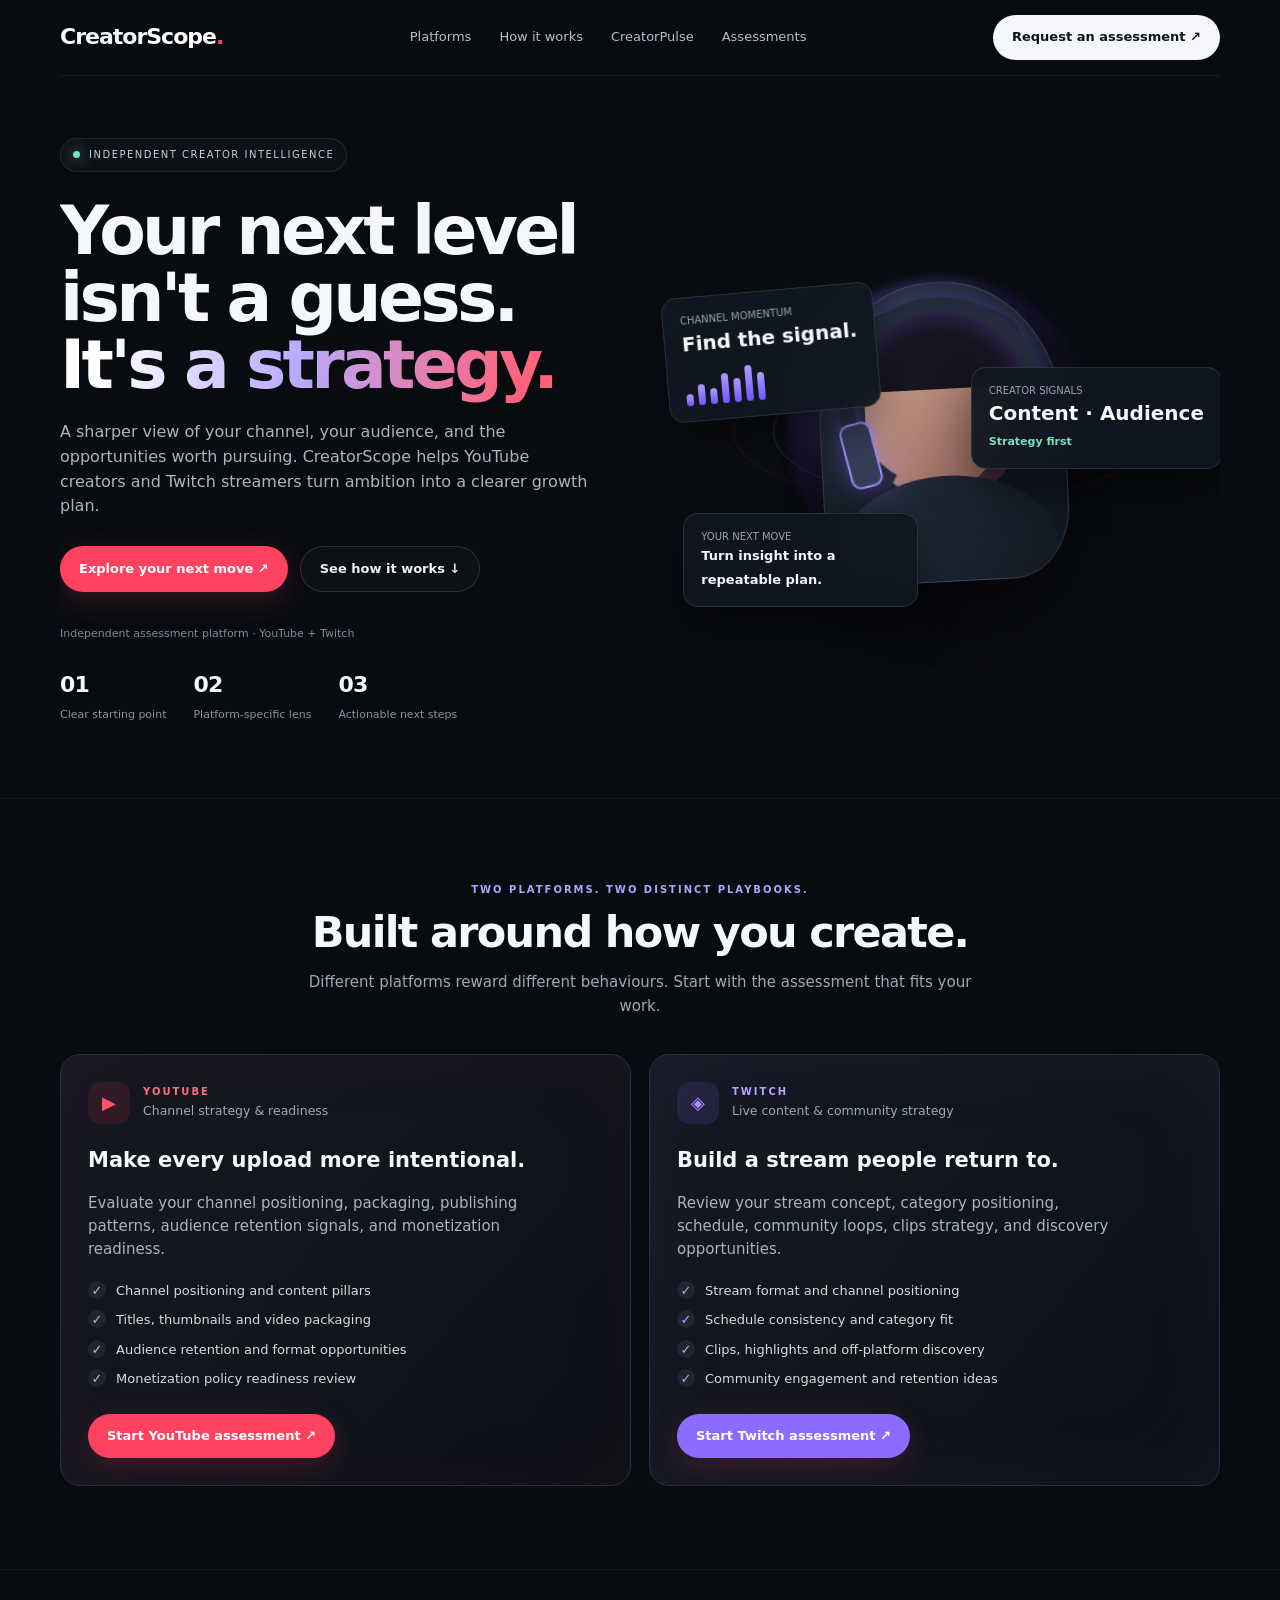
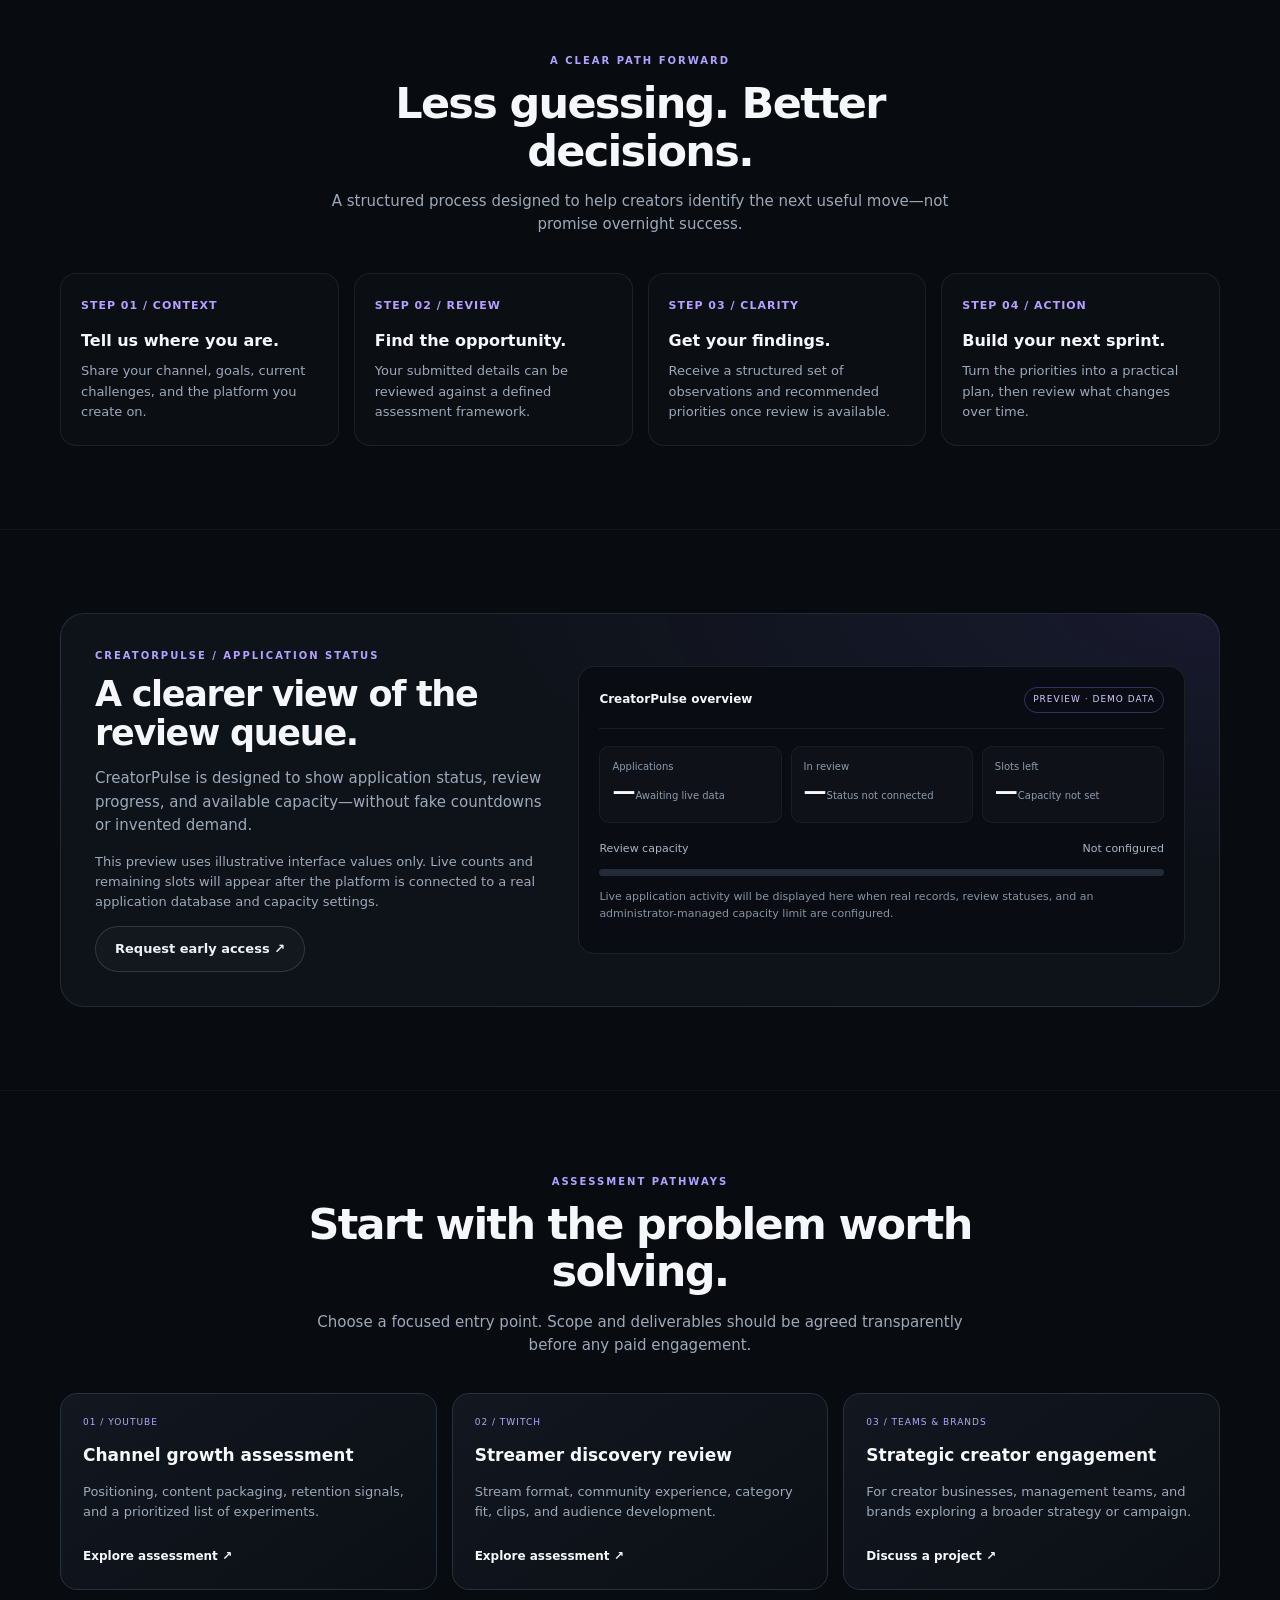
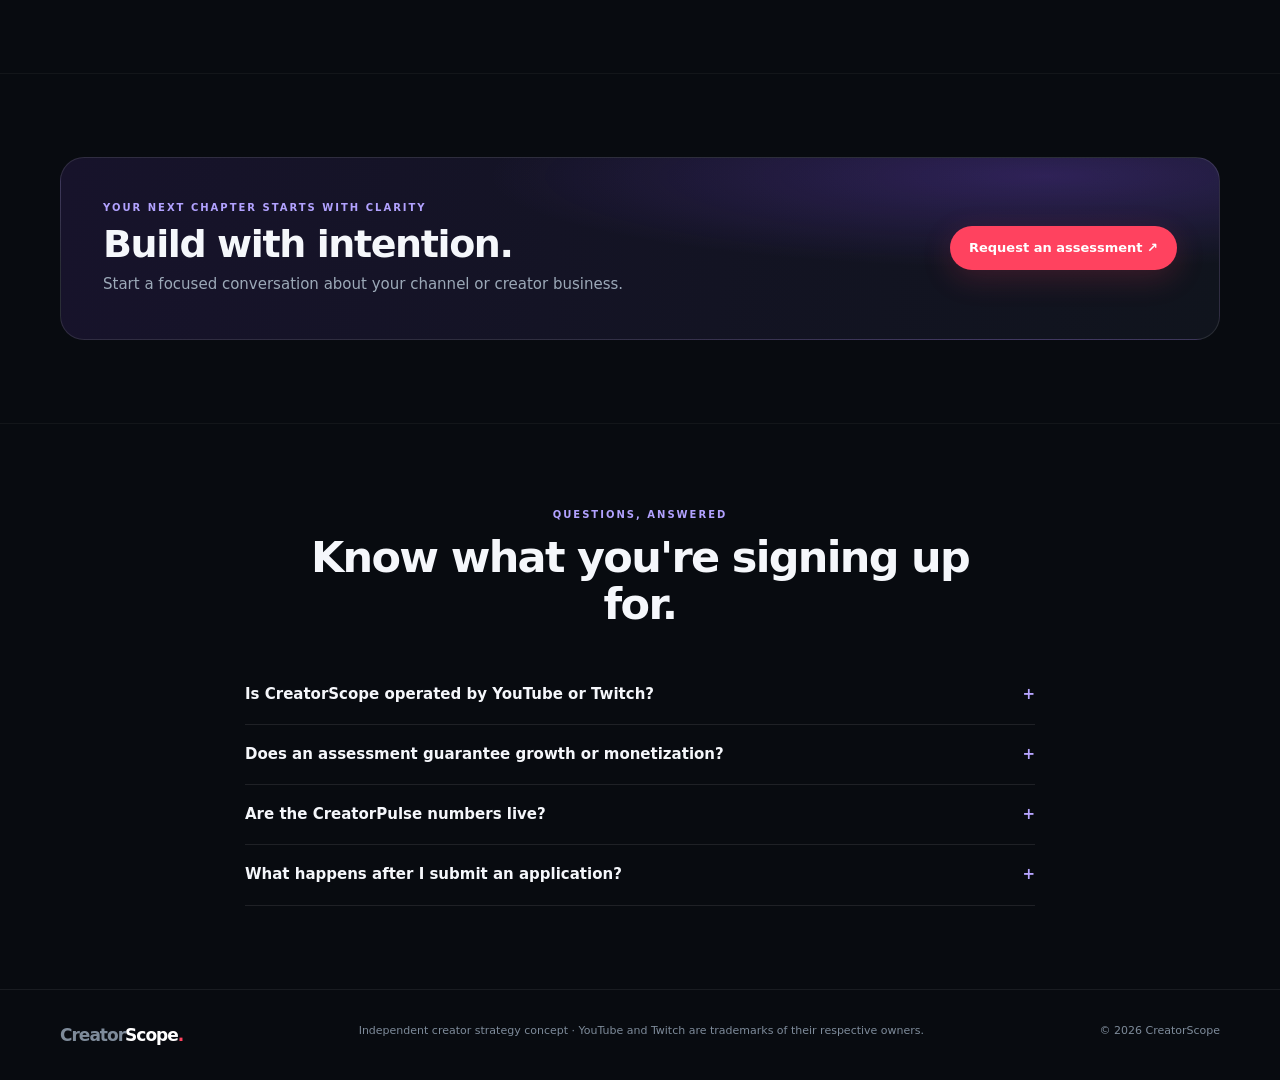
==== creator-scope/index.html @ 01801c58 "Add CreatorScope live preview homepage" ====
<!doctype html>
<html lang="en"><head><meta charset="utf-8"><meta name="viewport" content="width=device-width,initial-scale=1"><meta name="description" content="CreatorScope helps YouTube creators and Twitch streamers understand their growth opportunities."><title>CreatorScope — Your next level, mapped.</title><style>
:root{--bg:#080b10;--panel:#10151d;--line:#27313d;--text:#f5f7fb;--muted:#9ca9b8;--red:#ff425f;--violet:#9270ff;--green:#7be0bd}*{box-sizing:border-box}html{scroll-behavior:smooth}body{margin:0;background:var(--bg);color:var(--text);font:15px/1.55 Inter,ui-sans-serif,system-ui,-apple-system,Segoe UI,sans-serif}a{color:inherit;text-decoration:none}button{font:inherit;cursor:pointer}.wrap{width:min(1160px,calc(100% - 40px));margin:auto}.nav{height:76px;display:flex;align-items:center;justify-content:space-between;border-bottom:1px solid #ffffff0d}.brand{font-size:22px;font-weight:850;letter-spacing:-1px}.brand i{font-style:normal;color:var(--red)}.links{display:flex;gap:28px;color:#b5bfcb;font-size:13px}.navcta,.btn{border:0;border-radius:999px;padding:12px 19px;background:#f6f7fb;color:#10141b;font-weight:750;font-size:13px}.hero{min-height:590px;display:grid;grid-template-columns:1.02fr .98fr;align-items:center;gap:28px;padding:62px 0 72px;overflow:hidden}.eyebrow{display:inline-flex;align-items:center;gap:9px;border:1px solid #ffffff17;background:#ffffff06;padding:8px 12px;border-radius:999px;color:#c3cedb;font-size:10px;letter-spacing:1.5px;text-transform:uppercase}.dot{width:7px;height:7px;border-radius:50%;background:var(--green);box-shadow:0 0 15px var(--green)}h1{font-size:clamp(42px,5.3vw,69px);line-height:.99;letter-spacing:-3.7px;margin:25px 0 22px;max-width:650px}h1 span{background:linear-gradient(100deg,#fff 10%,#b9a9ff 48%,#ff627a 92%);color:transparent;background-clip:text}.lead{max-width:535px;color:#aab5c3;font-size:16px}.actions{display:flex;gap:12px;flex-wrap:wrap;margin:27px 0 33px}.btn.primary{background:var(--red);color:white;box-shadow:0 8px 30px #ff425f30}.btn.ghost{background:#ffffff06;color:#edf1f7;border:1px solid #ffffff22}.micro{font-size:11px;color:#7f8b99}.hero-stats{display:flex;gap:27px;flex-wrap:wrap;margin-top:26px}.stat strong{display:block;font-size:22px;letter-spacing:-.8px}.stat span{font-size:11px;color:#8492a2}.visual{height:440px;position:relative;display:grid;place-items:center;isolation:isolate}.orb{position:absolute;width:310px;height:310px;border-radius:50%;background:radial-gradient(circle at 35% 30%,#9d81ff80,#5230ba30 43%,transparent 70%);filter:blur(4px);animation:float 7s ease-in-out infinite;z-index:-1}.ring{position:absolute;width:340px;height:340px;border:1px solid #9d8bff33;border-radius:50%;transform:rotateX(67deg) rotateZ(-24deg);animation:spin 22s linear infinite}.ring.two{width:420px;height:420px;transform:rotateX(70deg) rotateZ(45deg);animation-duration:28s;border-color:#ff547a24}.core{width:245px;height:300px;border-radius:48% 48% 24% 24%;position:relative;background:linear-gradient(145deg,#283342,#111720 65%);border:1px solid #ffffff25;box-shadow:0 40px 90px #0009;overflow:hidden;transform:rotate(-3deg)}.core:before{content:"";position:absolute;width:155px;height:180px;border-radius:50% 50% 43% 43%;background:linear-gradient(130deg,#e2b49d,#7c4f4d);top:35px;left:45px;box-shadow:inset -18px -4px 0 #3b2936}.core:after{content:"";position:absolute;width:170px;height:75px;border-radius:55% 55% 18% 18%;background:#15141f;top:20px;left:35px;box-shadow:0 14px 0 -3px #15141f}.headset{position:absolute;z-index:2;width:205px;height:205px;border:15px solid #252b3d;border-bottom-color:transparent;border-radius:50%;top:14px;left:19px;transform:rotate(-12deg);filter:drop-shadow(0 0 12px #8b64ff66)}.headset:before,.headset:after{content:"";position:absolute;top:88px;width:28px;height:62px;border-radius:10px;background:#343d55;border:2px solid #9e8bff}.headset:before{left:-20px}.headset:after{right:-20px}.shirt{position:absolute;bottom:-45px;left:13px;width:220px;height:150px;border-radius:50% 50% 0 0;background:linear-gradient(120deg,#242e40,#111620)}.floatcard{position:absolute;background:#111720eF;backdrop-filter:blur(16px);border:1px solid #ffffff1c;border-radius:15px;padding:15px 17px;box-shadow:0 20px 45px #0006;animation:float 5s ease-in-out infinite}.floatcard small{display:block;color:#95a2b1;font-size:10px}.floatcard strong{font-size:20px}.growth{top:78px;left:0;transform:rotate(-5deg)}.live{right:-2px;top:155px;animation-delay:-2s}.live b{color:var(--green);font-size:11px}.wave{display:flex;gap:5px;align-items:end;height:38px;margin-top:8px}.wave span{width:7px;border-radius:5px;background:linear-gradient(#b19cff,#7055ff);height:var(--h);animation:pulse 1.1s ease-in-out infinite alternate}.wave span:nth-child(2n){animation-delay:.3s}.insight{bottom:45px;left:18px;max-width:235px;animation-delay:-1s}.insight strong{font-size:13px}.section{padding:83px 0;border-top:1px solid #ffffff0b}.sectionhead{text-align:center;max-width:680px;margin:0 auto 36px}.kicker{font-size:10px;letter-spacing:2px;text-transform:uppercase;color:#b2a2ff;font-weight:800}.section h2{font-size:clamp(29px,3.5vw,43px);letter-spacing:-1.7px;line-height:1.1;margin:12px 0}.sectionhead p,.muted{color:var(--muted)}.platforms{display:grid;grid-template-columns:1fr 1fr;gap:18px}.platform{padding:27px;border:1px solid var(--line);border-radius:20px;background:linear-gradient(130deg,#151922,#0c1016);position:relative;overflow:hidden}.platform.youtube{box-shadow:inset 0 0 90px #ff35450b}.platform.twitch{box-shadow:inset 0 0 90px #8660ff12}.platformtop{display:flex;align-items:center;gap:13px}.icon{width:42px;height:42px;display:grid;place-items:center;border-radius:13px;font-weight:900;font-size:18px;background:#ff394c1c;color:#ff5367}.twitch .icon{background:#8b65ff20;color:#a88dff}.platform h3{margin:20px 0 7px;font-size:21px}.platform p{color:#a9b4c2;max-width:450px}.checks{padding:0;list-style:none;display:grid;gap:9px;color:#d4dbe4;font-size:13px;margin:20px 0 25px}.checks li:before{content:"✓";display:inline-grid;place-items:center;margin-right:10px;width:18px;height:18px;border-radius:50%;background:#ffffff10;color:var(--green);font-weight:800}.twitch .checks li:before{color:#b4a1ff}.platform .btn{display:inline-block}.process{display:grid;grid-template-columns:repeat(4,1fr);gap:15px}.step{padding:23px 20px;border:1px solid #ffffff12;border-radius:16px;background:#ffffff04}.stepnum{color:#b4a1ff;font-size:11px;letter-spacing:1px;font-weight:800}.step h3{font-size:16px;margin:15px 0 8px}.step p{font-size:13px;color:var(--muted);margin:0}.tracker{display:grid;grid-template-columns:.85fr 1.15fr;gap:35px;align-items:center;padding:34px;border:1px solid #ffffff19;border-radius:24px;background:radial-gradient(ellipse at 100% 0%,#7053d51a,transparent 45%),#0e131a}.tracker h2{font-size:35px;letter-spacing:-1.3px}.trackerboard{border:1px solid #ffffff15;border-radius:16px;padding:20px;background:#090d13}.boardtop{display:flex;justify-content:space-between;align-items:center;border-bottom:1px solid #ffffff12;padding-bottom:15px;font-size:12px}.demo-label{font-size:9px;letter-spacing:1px;color:#d7caff;border:1px solid #8f75ff55;border-radius:999px;padding:5px 8px}.trackstats{display:grid;grid-template-columns:repeat(3,1fr);gap:9px;margin:17px 0}.trackstat{background:#ffffff06;border:1px solid #ffffff0c;border-radius:10px;padding:12px}.trackstat small{display:block;color:#8d9aaa;font-size:10px}.trackstat strong{font-size:23px}.trackstat span{font-size:10px;color:#8e9aaa}.capacity{height:7px;border-radius:9px;background:#242b36;overflow:hidden;margin:12px 0}.capacity span{display:block;width:0;height:100%;background:linear-gradient(90deg,var(--violet),var(--red));border-radius:9px}.boardnote{font-size:11px;color:#8793a1}.opps{display:grid;grid-template-columns:repeat(3,1fr);gap:15px}.opp{border:1px solid var(--line);border-radius:17px;padding:22px;background:linear-gradient(145deg,#121720,#0b0f15)}.tag{font-size:9px;letter-spacing:1px;text-transform:uppercase;color:#b7a5ff}.opp h3{font-size:17px;margin:12px 0 8px}.opp p{font-size:13px;color:var(--muted)}.textlink{display:inline-block;margin-top:12px;font-size:12px;font-weight:750}.cta{padding:42px;border:1px solid #ffffff1c;border-radius:24px;background:radial-gradient(ellipse at 85% 10%,#874cff40,transparent 40%),linear-gradient(100deg,#17132b,#10141d);display:flex;align-items:center;justify-content:space-between;gap:25px}.cta h2{font-size:clamp(27px,3vw,38px);letter-spacing:-1.4px;margin:8px 0}.faq{max-width:790px;margin:auto}.faq details{border-bottom:1px solid #ffffff18;padding:18px 0}.faq summary{cursor:pointer;font-weight:650;list-style:none}.faq summary:after{content:"+";float:right;color:#b6a4ff}.faq details[open] summary:after{content:"−"}.faq p{color:var(--muted);font-size:14px;max-width:700px}footer{padding:32px 0;border-top:1px solid #ffffff12;color:#7e8b9a;font-size:11px}.foot{display:flex;justify-content:space-between;gap:20px;flex-wrap:wrap}.modal{position:fixed;inset:0;display:none;place-items:center;background:#020409d9;backdrop-filter:blur(12px);z-index:10;padding:20px}.modal.open{display:grid}.modalbox{width:min(610px,100%);max-height:90vh;overflow:auto;border:1px solid #ffffff24;border-radius:22px;padding:27px;background:#10151e;box-shadow:0 30px 100px #000}.modalhead{display:flex;justify-content:space-between;gap:20px}.close{border:1px solid #ffffff22;background:#ffffff09;color:white;border-radius:10px;width:38px;height:38px}.formgrid{display:grid;grid-template-columns:1fr 1fr;gap:13px;margin-top:20px}.field{display:grid;gap:7px;font-size:12px;color:#b7c2cf}.field.full{grid-column:1/-1}.field input,.field select,.field textarea{width:100%;border:1px solid #2a3543;background:#080c12;color:#f4f6fa;border-radius:10px;padding:12px;font:inherit}.field textarea{min-height:75px;resize:vertical}.fineprint{font-size:10px;color:#8492a2}.notice{display:none;padding:13px;border-radius:10px;background:#7be0bd12;border:1px solid #7be0bd44;color:#b5f4de;font-size:13px;margin-top:15px}@keyframes float{0%,100%{translate:0 0}50%{translate:0 -12px}}@keyframes spin{to{transform:rotateX(67deg) rotateZ(336deg)}}@keyframes pulse{to{height:calc(var(--h)*.45)}}@media(max-width:850px){.links{display:none}.hero{grid-template-columns:1fr;padding-top:52px}.visual{height:390px;grid-row:1}.hero-copy{grid-row:2}.platforms,.tracker{grid-template-columns:1fr}.process{grid-template-columns:repeat(2,1fr)}.opps{grid-template-columns:1fr 1fr}.cta{align-items:flex-start;flex-direction:column}}@media(max-width:520px){.wrap{width:min(100% - 28px,1160px)}.nav{height:65px}.hero{padding-top:28px;gap:0}.visual{height:335px;transform:scale(.88);margin:-10px -20px}.hero-copy h1{letter-spacing:-2.5px}.hero-stats{gap:18px}.stat strong{font-size:19px}.section{padding:60px 0}.platforms,.process,.opps{grid-template-columns:1fr}.tracker{padding:20px}.tracker h2{font-size:29px}.trackstats{gap:5px}.trackstat{padding:9px}.trackstat strong{font-size:19px}.cta{padding:25px}.formgrid{grid-template-columns:1fr}.field.full{grid-column:auto}.floatcard{padding:11px 13px}.growth{left:-5px}.live{right:-7px}.insight{left:0;bottom:20px}}
</style></head><body>
<header class="wrap nav"><a class="brand" href="#">Creator<span style="color:#fff">Scope</span><i>.</i></a><nav class="links"><a href="#platforms">Platforms</a><a href="#process">How it works</a><a href="#pulse">CreatorPulse</a><a href="#opportunities">Assessments</a></nav><button class="navcta" onclick="openForm('General creator enquiry')">Request an assessment ↗</button></header>
<main>
<section class="wrap hero"><div class="hero-copy"><div class="eyebrow"><span class="dot"></span> INDEPENDENT CREATOR INTELLIGENCE</div><h1>Your next level<br>isn't a guess.<br><span>It's a strategy.</span></h1><p class="lead">A sharper view of your channel, your audience, and the opportunities worth pursuing. CreatorScope helps YouTube creators and Twitch streamers turn ambition into a clearer growth plan.</p><div class="actions"><button class="btn primary" onclick="openForm('Creator growth assessment')">Explore your next move ↗</button><a class="btn ghost" href="#process">See how it works ↓</a></div><div class="micro">Independent assessment platform · YouTube + Twitch</div><div class="hero-stats"><div class="stat"><strong>01</strong><span>Clear starting point</span></div><div class="stat"><strong>02</strong><span>Platform-specific lens</span></div><div class="stat"><strong>03</strong><span>Actionable next steps</span></div></div></div>
<div class="visual" aria-label="Animated creator intelligence illustration"><div class="orb"></div><div class="ring"></div><div class="ring two"></div><div class="core"><div class="headset"></div><div class="shirt"></div></div><div class="floatcard growth"><small>CHANNEL MOMENTUM</small><strong>Find the signal.</strong><div class="wave"><span style="--h:12px"></span><span style="--h:21px"></span><span style="--h:16px"></span><span style="--h:30px"></span><span style="--h:24px"></span><span style="--h:36px"></span><span style="--h:28px"></span></div></div><div class="floatcard live"><small>CREATOR SIGNALS</small><strong>Content · Audience</strong><br><b>Strategy first</b></div><div class="floatcard insight"><small>YOUR NEXT MOVE</small><strong>Turn insight into a repeatable plan.</strong></div></div></section>
<section class="section" id="platforms"><div class="wrap"><div class="sectionhead"><div class="kicker">Two platforms. Two distinct playbooks.</div><h2>Built around how you create.</h2><p>Different platforms reward different behaviours. Start with the assessment that fits your work.</p></div><div class="platforms"><article class="platform youtube"><div class="platformtop"><div class="icon">▶</div><div><div class="kicker" style="color:#ff6d7d">YOUTUBE</div><small class="muted">Channel strategy & readiness</small></div></div><h3>Make every upload more intentional.</h3><p>Evaluate your channel positioning, packaging, publishing patterns, audience retention signals, and monetization readiness.</p><ul class="checks"><li>Channel positioning and content pillars</li><li>Titles, thumbnails and video packaging</li><li>Audience retention and format opportunities</li><li>Monetization policy readiness review</li></ul><button class="btn primary" onclick="openForm('YouTube channel assessment')">Start YouTube assessment ↗</button></article><article class="platform twitch"><div class="platformtop"><div class="icon">◈</div><div><div class="kicker" style="color:#b8a4ff">TWITCH</div><small class="muted">Live content & community strategy</small></div></div><h3>Build a stream people return to.</h3><p>Review your stream concept, category positioning, schedule, community loops, clips strategy, and discovery opportunities.</p><ul class="checks"><li>Stream format and channel positioning</li><li>Schedule consistency and category fit</li><li>Clips, highlights and off-platform discovery</li><li>Community engagement and retention ideas</li></ul><button class="btn primary" style="background:#8b6cff" onclick="openForm('Twitch streamer assessment')">Start Twitch assessment ↗</button></article></div></div></section>
<section class="section" id="process"><div class="wrap"><div class="sectionhead"><div class="kicker">A clear path forward</div><h2>Less guessing. Better decisions.</h2><p>A structured process designed to help creators identify the next useful move—not promise overnight success.</p></div><div class="process"><article class="step"><div class="stepnum">STEP 01 / CONTEXT</div><h3>Tell us where you are.</h3><p>Share your channel, goals, current challenges, and the platform you create on.</p></article><article class="step"><div class="stepnum">STEP 02 / REVIEW</div><h3>Find the opportunity.</h3><p>Your submitted details can be reviewed against a defined assessment framework.</p></article><article class="step"><div class="stepnum">STEP 03 / CLARITY</div><h3>Get your findings.</h3><p>Receive a structured set of observations and recommended priorities once review is available.</p></article><article class="step"><div class="stepnum">STEP 04 / ACTION</div><h3>Build your next sprint.</h3><p>Turn the priorities into a practical plan, then review what changes over time.</p></article></div></div></section>
<section class="section" id="pulse"><div class="wrap"><div class="tracker"><div><div class="kicker">CREATORPULSE / APPLICATION STATUS</div><h2>A clearer view of the review queue.</h2><p class="muted">CreatorPulse is designed to show application status, review progress, and available capacity—without fake countdowns or invented demand.</p><p class="muted" style="font-size:13px">This preview uses illustrative interface values only. Live counts and remaining slots will appear after the platform is connected to a real application database and capacity settings.</p><button class="btn ghost" onclick="openForm('CreatorPulse early access')">Request early access ↗</button></div><div class="trackerboard"><div class="boardtop"><strong>CreatorPulse overview</strong><span class="demo-label">PREVIEW · DEMO DATA</span></div><div class="trackstats"><div class="trackstat"><small>Applications</small><strong>—</strong><span>Awaiting live data</span></div><div class="trackstat"><small>In review</small><strong>—</strong><span>Status not connected</span></div><div class="trackstat"><small>Slots left</small><strong>—</strong><span>Capacity not set</span></div></div><div style="display:flex;justify-content:space-between;font-size:11px;color:#aab5c3"><span>Review capacity</span><span>Not configured</span></div><div class="capacity"><span></span></div><p class="boardnote">Live application activity will be displayed here when real records, review statuses, and an administrator-managed capacity limit are configured.</p></div></div></div></section>
<section class="section" id="opportunities"><div class="wrap"><div class="sectionhead"><div class="kicker">Assessment pathways</div><h2>Start with the problem worth solving.</h2><p>Choose a focused entry point. Scope and deliverables should be agreed transparently before any paid engagement.</p></div><div class="opps"><article class="opp"><div class="tag">01 / YOUTUBE</div><h3>Channel growth assessment</h3><p>Positioning, content packaging, retention signals, and a prioritized list of experiments.</p><a class="textlink" href="#" onclick="openForm('YouTube channel growth assessment');return false">Explore assessment ↗</a></article><article class="opp"><div class="tag">02 / TWITCH</div><h3>Streamer discovery review</h3><p>Stream format, community experience, category fit, clips, and audience development.</p><a class="textlink" href="#" onclick="openForm('Twitch streamer discovery review');return false">Explore assessment ↗</a></article><article class="opp"><div class="tag">03 / TEAMS & BRANDS</div><h3>Strategic creator engagement</h3><p>For creator businesses, management teams, and brands exploring a broader strategy or campaign.</p><a class="textlink" href="#" onclick="openForm('Strategic creator or brand engagement');return false">Discuss a project ↗</a></article></div></div></section>
<section class="section"><div class="wrap"><div class="cta"><div><div class="kicker">YOUR NEXT CHAPTER STARTS WITH CLARITY</div><h2>Build with intention.</h2><p class="muted" style="margin:0">Start a focused conversation about your channel or creator business.</p></div><button class="btn primary" onclick="openForm('Creator growth assessment')">Request an assessment ↗</button></div></div></section>
<section class="section"><div class="wrap"><div class="sectionhead"><div class="kicker">Questions, answered</div><h2>Know what you're signing up for.</h2></div><div class="faq"><details><summary>Is CreatorScope operated by YouTube or Twitch?</summary><p>No. CreatorScope is an independent concept and is not affiliated with, endorsed by, or operated by YouTube, Twitch, or their parent companies.</p></details><details><summary>Does an assessment guarantee growth or monetization?</summary><p>No. An assessment can identify opportunities and practical next steps, but results depend on many factors. We do not guarantee audience growth, income, partnership status, or monetization approval.</p></details><details><summary>Are the CreatorPulse numbers live?</summary><p>Not in this prototype. Live totals, review statuses, and available slots require a connected database and verified application records. This page intentionally does not invent those numbers.</p></details><details><summary>What happens after I submit an application?</summary><p>This prototype demonstrates the intake interface only. Submissions are not stored or emailed yet. Production application handling will be enabled after a secure backend and privacy notice are implemented.</p></details></div></div></section>
</main><footer><div class="wrap foot"><a class="brand" href="#" style="font-size:17px">Creator<span style="color:#fff">Scope</span><i>.</i></a><span>Independent creator strategy concept · YouTube and Twitch are trademarks of their respective owners.</span><span>© <span id="year"></span> CreatorScope</span></div></footer>
<div class="modal" id="modal" role="dialog" aria-modal="true" aria-labelledby="formtitle"><div class="modalbox"><div class="modalhead"><div><div class="kicker">CREATOR INTAKE</div><h2 id="formtitle" style="margin:7px 0">Tell us about your channel.</h2><p class="muted" style="margin:0;font-size:13px">A focused starting point for a future assessment.</p></div><button class="close" onclick="closeForm()" aria-label="Close form">✕</button></div><form id="intake"><div class="formgrid"><label class="field">Full name<input name="name" required placeholder="Your name"></label><label class="field">Email address<input type="email" name="email" required placeholder="you@example.com"></label><label class="field">Platform<select name="platform" id="platform" required><option value="">Choose platform</option><option>YouTube</option><option>Twitch</option><option>Both / Creator business</option></select></label><label class="field">Channel URL<input name="channel" type="url" placeholder="https://..."></label><label class="field full">What are you trying to improve?<select name="goal" required><option value="">Choose your main goal</option><option>Content strategy and growth</option><option>Monetization readiness</option><option>Audience retention and community</option><option>Brand or campaign opportunities</option><option>Strategic engagement for a team or business</option></select></label><label class="field full">A little context<textarea name="context" placeholder="What is the main challenge or opportunity?"></textarea></label></div><p class="fineprint">Prototype only: this form does not send or store your information. Please do not submit sensitive information.</p><button class="btn primary" type="submit">Preview submission ↗</button><div class="notice" id="notice">Demo complete. No information was transmitted or saved. A real submission workflow will be connected after backend setup.</div></form></div></div>
<script>document.getElementById('year').textContent=new Date().getFullYear();function openForm(type){document.getElementById('modal').classList.add('open');let p=document.getElementById('platform');if(type.toLowerCase().includes('youtube'))p.value='YouTube';else if(type.toLowerCase().includes('twitch'))p.value='Twitch';else if(type.toLowerCase().includes('brand'))p.value='Both / Creator business';document.getElementById('notice').style.display='none';document.body.style.overflow='hidden'}function closeForm(){document.getElementById('modal').classList.remove('open');document.body.style.overflow=''}document.getElementById('modal').addEventListener('click',e=>{if(e.target.id==='modal')closeForm()});document.addEventListener('keydown',e=>{if(e.key==='Escape')closeForm()});document.getElementById('intake').addEventListener('submit',e=>{e.preventDefault();document.getElementById('notice').style.display='block'});const io=new IntersectionObserver(es=>es.forEach(e=>{if(e.isIntersecting){e.target.animate([{opacity:0,transform:'translateY(14px)'},{opacity:1,transform:'translateY(0)'}],{duration:650,easing:'ease-out',fill:'both'});io.unobserve(e.target)}}),{threshold:.12});document.querySelectorAll('.platform,.step,.opp,.tracker,.cta,.faq details').forEach(el=>io.observe(el));</script></body></html>
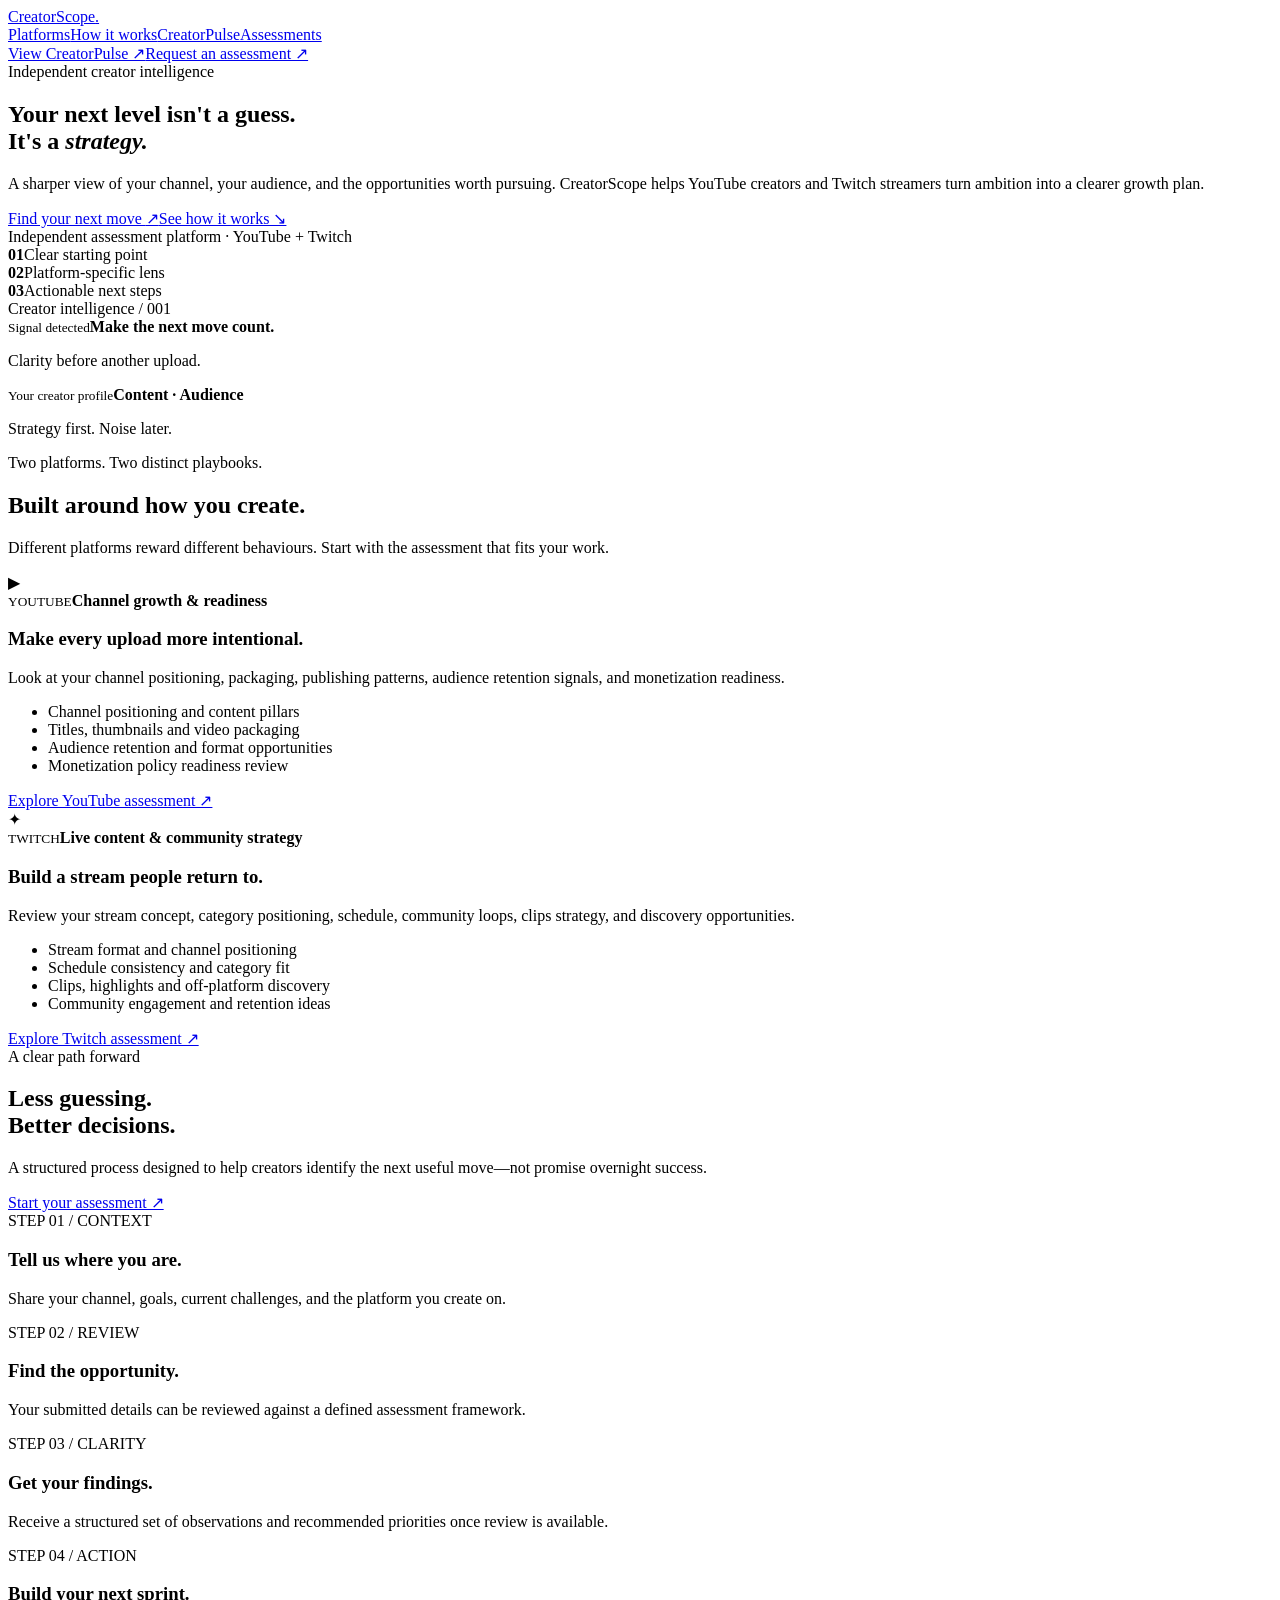
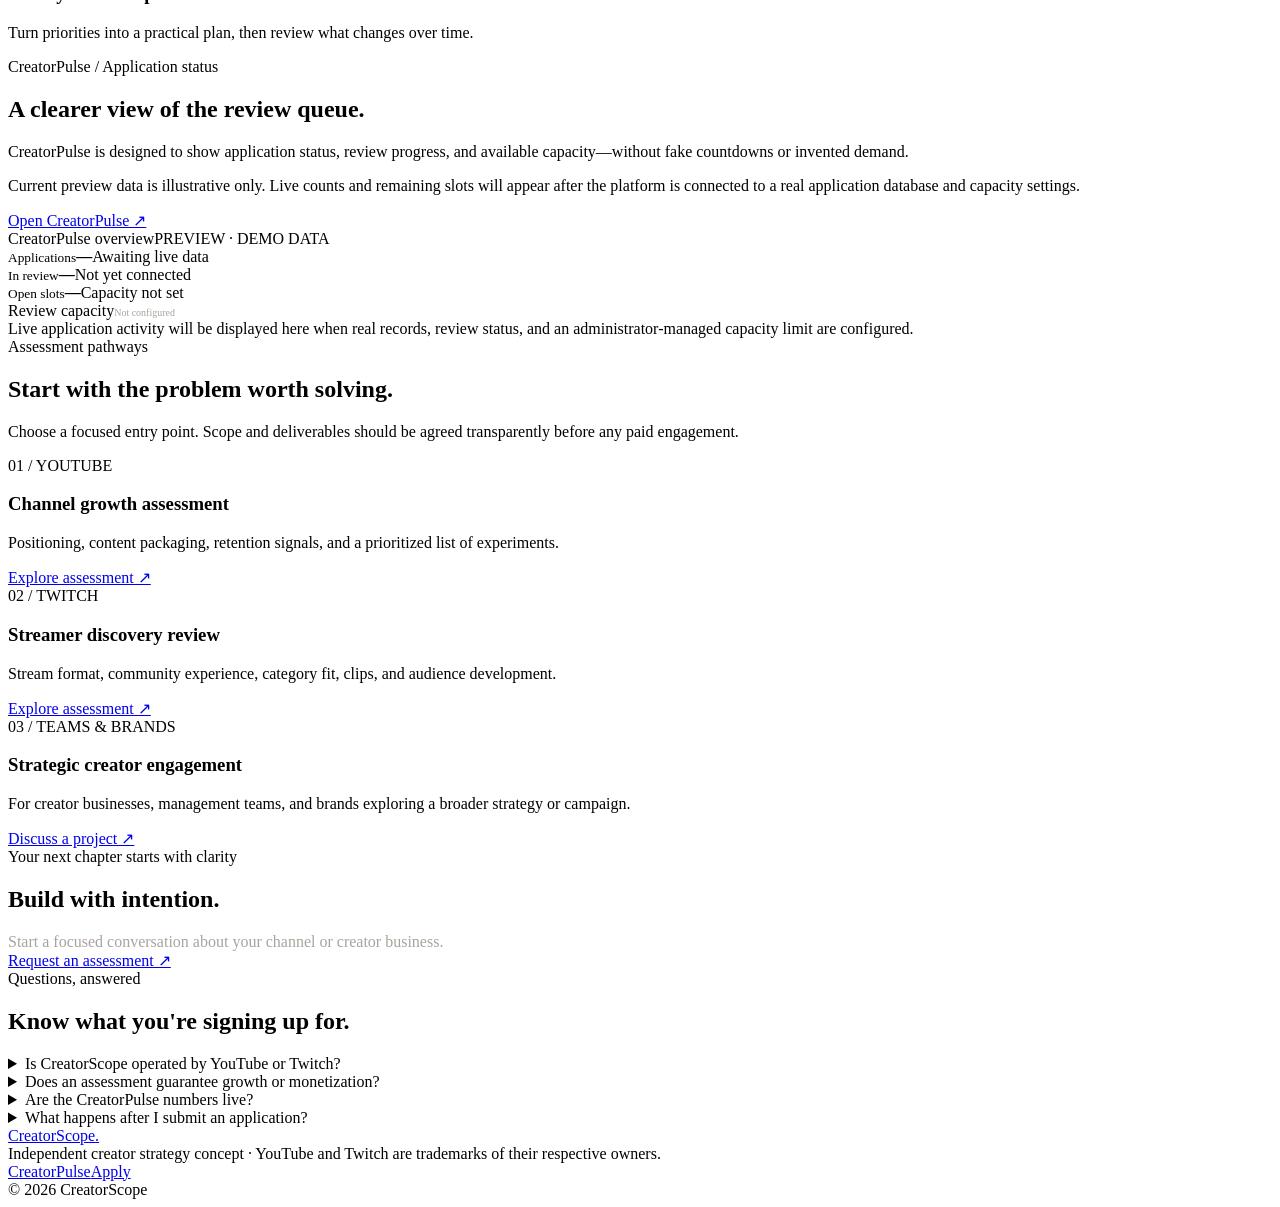
==== commit 23b072a6: "Redesign CreatorScope homepage with premium creator-led experience" ====
--- a/creator-scope/index.html
+++ b/creator-scope/index.html
@@ -1,17 +1,11 @@
-<!doctype html>
-<html lang="en"><head><meta charset="utf-8"><meta name="viewport" content="width=device-width,initial-scale=1"><meta name="description" content="CreatorScope helps YouTube creators and Twitch streamers understand their growth opportunities."><title>CreatorScope — Your next level, mapped.</title><style>
-:root{--bg:#080b10;--panel:#10151d;--line:#27313d;--text:#f5f7fb;--muted:#9ca9b8;--red:#ff425f;--violet:#9270ff;--green:#7be0bd}*{box-sizing:border-box}html{scroll-behavior:smooth}body{margin:0;background:var(--bg);color:var(--text);font:15px/1.55 Inter,ui-sans-serif,system-ui,-apple-system,Segoe UI,sans-serif}a{color:inherit;text-decoration:none}button{font:inherit;cursor:pointer}.wrap{width:min(1160px,calc(100% - 40px));margin:auto}.nav{height:76px;display:flex;align-items:center;justify-content:space-between;border-bottom:1px solid #ffffff0d}.brand{font-size:22px;font-weight:850;letter-spacing:-1px}.brand i{font-style:normal;color:var(--red)}.links{display:flex;gap:28px;color:#b5bfcb;font-size:13px}.navcta,.btn{border:0;border-radius:999px;padding:12px 19px;background:#f6f7fb;color:#10141b;font-weight:750;font-size:13px}.hero{min-height:590px;display:grid;grid-template-columns:1.02fr .98fr;align-items:center;gap:28px;padding:62px 0 72px;overflow:hidden}.eyebrow{display:inline-flex;align-items:center;gap:9px;border:1px solid #ffffff17;background:#ffffff06;padding:8px 12px;border-radius:999px;color:#c3cedb;font-size:10px;letter-spacing:1.5px;text-transform:uppercase}.dot{width:7px;height:7px;border-radius:50%;background:var(--green);box-shadow:0 0 15px var(--green)}h1{font-size:clamp(42px,5.3vw,69px);line-height:.99;letter-spacing:-3.7px;margin:25px 0 22px;max-width:650px}h1 span{background:linear-gradient(100deg,#fff 10%,#b9a9ff 48%,#ff627a 92%);color:transparent;background-clip:text}.lead{max-width:535px;color:#aab5c3;font-size:16px}.actions{display:flex;gap:12px;flex-wrap:wrap;margin:27px 0 33px}.btn.primary{background:var(--red);color:white;box-shadow:0 8px 30px #ff425f30}.btn.ghost{background:#ffffff06;color:#edf1f7;border:1px solid #ffffff22}.micro{font-size:11px;color:#7f8b99}.hero-stats{display:flex;gap:27px;flex-wrap:wrap;margin-top:26px}.stat strong{display:block;font-size:22px;letter-spacing:-.8px}.stat span{font-size:11px;color:#8492a2}.visual{height:440px;position:relative;display:grid;place-items:center;isolation:isolate}.orb{position:absolute;width:310px;height:310px;border-radius:50%;background:radial-gradient(circle at 35% 30%,#9d81ff80,#5230ba30 43%,transparent 70%);filter:blur(4px);animation:float 7s ease-in-out infinite;z-index:-1}.ring{position:absolute;width:340px;height:340px;border:1px solid #9d8bff33;border-radius:50%;transform:rotateX(67deg) rotateZ(-24deg);animation:spin 22s linear infinite}.ring.two{width:420px;height:420px;transform:rotateX(70deg) rotateZ(45deg);animation-duration:28s;border-color:#ff547a24}.core{width:245px;height:300px;border-radius:48% 48% 24% 24%;position:relative;background:linear-gradient(145deg,#283342,#111720 65%);border:1px solid #ffffff25;box-shadow:0 40px 90px #0009;overflow:hidden;transform:rotate(-3deg)}.core:before{content:"";position:absolute;width:155px;height:180px;border-radius:50% 50% 43% 43%;background:linear-gradient(130deg,#e2b49d,#7c4f4d);top:35px;left:45px;box-shadow:inset -18px -4px 0 #3b2936}.core:after{content:"";position:absolute;width:170px;height:75px;border-radius:55% 55% 18% 18%;background:#15141f;top:20px;left:35px;box-shadow:0 14px 0 -3px #15141f}.headset{position:absolute;z-index:2;width:205px;height:205px;border:15px solid #252b3d;border-bottom-color:transparent;border-radius:50%;top:14px;left:19px;transform:rotate(-12deg);filter:drop-shadow(0 0 12px #8b64ff66)}.headset:before,.headset:after{content:"";position:absolute;top:88px;width:28px;height:62px;border-radius:10px;background:#343d55;border:2px solid #9e8bff}.headset:before{left:-20px}.headset:after{right:-20px}.shirt{position:absolute;bottom:-45px;left:13px;width:220px;height:150px;border-radius:50% 50% 0 0;background:linear-gradient(120deg,#242e40,#111620)}.floatcard{position:absolute;background:#111720eF;backdrop-filter:blur(16px);border:1px solid #ffffff1c;border-radius:15px;padding:15px 17px;box-shadow:0 20px 45px #0006;animation:float 5s ease-in-out infinite}.floatcard small{display:block;color:#95a2b1;font-size:10px}.floatcard strong{font-size:20px}.growth{top:78px;left:0;transform:rotate(-5deg)}.live{right:-2px;top:155px;animation-delay:-2s}.live b{color:var(--green);font-size:11px}.wave{display:flex;gap:5px;align-items:end;height:38px;margin-top:8px}.wave span{width:7px;border-radius:5px;background:linear-gradient(#b19cff,#7055ff);height:var(--h);animation:pulse 1.1s ease-in-out infinite alternate}.wave span:nth-child(2n){animation-delay:.3s}.insight{bottom:45px;left:18px;max-width:235px;animation-delay:-1s}.insight strong{font-size:13px}.section{padding:83px 0;border-top:1px solid #ffffff0b}.sectionhead{text-align:center;max-width:680px;margin:0 auto 36px}.kicker{font-size:10px;letter-spacing:2px;text-transform:uppercase;color:#b2a2ff;font-weight:800}.section h2{font-size:clamp(29px,3.5vw,43px);letter-spacing:-1.7px;line-height:1.1;margin:12px 0}.sectionhead p,.muted{color:var(--muted)}.platforms{display:grid;grid-template-columns:1fr 1fr;gap:18px}.platform{padding:27px;border:1px solid var(--line);border-radius:20px;background:linear-gradient(130deg,#151922,#0c1016);position:relative;overflow:hidden}.platform.youtube{box-shadow:inset 0 0 90px #ff35450b}.platform.twitch{box-shadow:inset 0 0 90px #8660ff12}.platformtop{display:flex;align-items:center;gap:13px}.icon{width:42px;height:42px;display:grid;place-items:center;border-radius:13px;font-weight:900;font-size:18px;background:#ff394c1c;color:#ff5367}.twitch .icon{background:#8b65ff20;color:#a88dff}.platform h3{margin:20px 0 7px;font-size:21px}.platform p{color:#a9b4c2;max-width:450px}.checks{padding:0;list-style:none;display:grid;gap:9px;color:#d4dbe4;font-size:13px;margin:20px 0 25px}.checks li:before{content:"✓";display:inline-grid;place-items:center;margin-right:10px;width:18px;height:18px;border-radius:50%;background:#ffffff10;color:var(--green);font-weight:800}.twitch .checks li:before{color:#b4a1ff}.platform .btn{display:inline-block}.process{display:grid;grid-template-columns:repeat(4,1fr);gap:15px}.step{padding:23px 20px;border:1px solid #ffffff12;border-radius:16px;background:#ffffff04}.stepnum{color:#b4a1ff;font-size:11px;letter-spacing:1px;font-weight:800}.step h3{font-size:16px;margin:15px 0 8px}.step p{font-size:13px;color:var(--muted);margin:0}.tracker{display:grid;grid-template-columns:.85fr 1.15fr;gap:35px;align-items:center;padding:34px;border:1px solid #ffffff19;border-radius:24px;background:radial-gradient(ellipse at 100% 0%,#7053d51a,transparent 45%),#0e131a}.tracker h2{font-size:35px;letter-spacing:-1.3px}.trackerboard{border:1px solid #ffffff15;border-radius:16px;padding:20px;background:#090d13}.boardtop{display:flex;justify-content:space-between;align-items:center;border-bottom:1px solid #ffffff12;padding-bottom:15px;font-size:12px}.demo-label{font-size:9px;letter-spacing:1px;color:#d7caff;border:1px solid #8f75ff55;border-radius:999px;padding:5px 8px}.trackstats{display:grid;grid-template-columns:repeat(3,1fr);gap:9px;margin:17px 0}.trackstat{background:#ffffff06;border:1px solid #ffffff0c;border-radius:10px;padding:12px}.trackstat small{display:block;color:#8d9aaa;font-size:10px}.trackstat strong{font-size:23px}.trackstat span{font-size:10px;color:#8e9aaa}.capacity{height:7px;border-radius:9px;background:#242b36;overflow:hidden;margin:12px 0}.capacity span{display:block;width:0;height:100%;background:linear-gradient(90deg,var(--violet),var(--red));border-radius:9px}.boardnote{font-size:11px;color:#8793a1}.opps{display:grid;grid-template-columns:repeat(3,1fr);gap:15px}.opp{border:1px solid var(--line);border-radius:17px;padding:22px;background:linear-gradient(145deg,#121720,#0b0f15)}.tag{font-size:9px;letter-spacing:1px;text-transform:uppercase;color:#b7a5ff}.opp h3{font-size:17px;margin:12px 0 8px}.opp p{font-size:13px;color:var(--muted)}.textlink{display:inline-block;margin-top:12px;font-size:12px;font-weight:750}.cta{padding:42px;border:1px solid #ffffff1c;border-radius:24px;background:radial-gradient(ellipse at 85% 10%,#874cff40,transparent 40%),linear-gradient(100deg,#17132b,#10141d);display:flex;align-items:center;justify-content:space-between;gap:25px}.cta h2{font-size:clamp(27px,3vw,38px);letter-spacing:-1.4px;margin:8px 0}.faq{max-width:790px;margin:auto}.faq details{border-bottom:1px solid #ffffff18;padding:18px 0}.faq summary{cursor:pointer;font-weight:650;list-style:none}.faq summary:after{content:"+";float:right;color:#b6a4ff}.faq details[open] summary:after{content:"−"}.faq p{color:var(--muted);font-size:14px;max-width:700px}footer{padding:32px 0;border-top:1px solid #ffffff12;color:#7e8b9a;font-size:11px}.foot{display:flex;justify-content:space-between;gap:20px;flex-wrap:wrap}.modal{position:fixed;inset:0;display:none;place-items:center;background:#020409d9;backdrop-filter:blur(12px);z-index:10;padding:20px}.modal.open{display:grid}.modalbox{width:min(610px,100%);max-height:90vh;overflow:auto;border:1px solid #ffffff24;border-radius:22px;padding:27px;background:#10151e;box-shadow:0 30px 100px #000}.modalhead{display:flex;justify-content:space-between;gap:20px}.close{border:1px solid #ffffff22;background:#ffffff09;color:white;border-radius:10px;width:38px;height:38px}.formgrid{display:grid;grid-template-columns:1fr 1fr;gap:13px;margin-top:20px}.field{display:grid;gap:7px;font-size:12px;color:#b7c2cf}.field.full{grid-column:1/-1}.field input,.field select,.field textarea{width:100%;border:1px solid #2a3543;background:#080c12;color:#f4f6fa;border-radius:10px;padding:12px;font:inherit}.field textarea{min-height:75px;resize:vertical}.fineprint{font-size:10px;color:#8492a2}.notice{display:none;padding:13px;border-radius:10px;background:#7be0bd12;border:1px solid #7be0bd44;color:#b5f4de;font-size:13px;margin-top:15px}@keyframes float{0%,100%{translate:0 0}50%{translate:0 -12px}}@keyframes spin{to{transform:rotateX(67deg) rotateZ(336deg)}}@keyframes pulse{to{height:calc(var(--h)*.45)}}@media(max-width:850px){.links{display:none}.hero{grid-template-columns:1fr;padding-top:52px}.visual{height:390px;grid-row:1}.hero-copy{grid-row:2}.platforms,.tracker{grid-template-columns:1fr}.process{grid-template-columns:repeat(2,1fr)}.opps{grid-template-columns:1fr 1fr}.cta{align-items:flex-start;flex-direction:column}}@media(max-width:520px){.wrap{width:min(100% - 28px,1160px)}.nav{height:65px}.hero{padding-top:28px;gap:0}.visual{height:335px;transform:scale(.88);margin:-10px -20px}.hero-copy h1{letter-spacing:-2.5px}.hero-stats{gap:18px}.stat strong{font-size:19px}.section{padding:60px 0}.platforms,.process,.opps{grid-template-columns:1fr}.tracker{padding:20px}.tracker h2{font-size:29px}.trackstats{gap:5px}.trackstat{padding:9px}.trackstat strong{font-size:19px}.cta{padding:25px}.formgrid{grid-template-columns:1fr}.field.full{grid-column:auto}.floatcard{padding:11px 13px}.growth{left:-5px}.live{right:-7px}.insight{left:0;bottom:20px}}
-</style></head><body>
-<header class="wrap nav"><a class="brand" href="#">Creator<span style="color:#fff">Scope</span><i>.</i></a><nav class="links"><a href="#platforms">Platforms</a><a href="#process">How it works</a><a href="#pulse">CreatorPulse</a><a href="#opportunities">Assessments</a></nav><button class="navcta" onclick="openForm('General creator enquiry')">Request an assessment ↗</button></header>
-<main>
-<section class="wrap hero"><div class="hero-copy"><div class="eyebrow"><span class="dot"></span> INDEPENDENT CREATOR INTELLIGENCE</div><h1>Your next level<br>isn't a guess.<br><span>It's a strategy.</span></h1><p class="lead">A sharper view of your channel, your audience, and the opportunities worth pursuing. CreatorScope helps YouTube creators and Twitch streamers turn ambition into a clearer growth plan.</p><div class="actions"><button class="btn primary" onclick="openForm('Creator growth assessment')">Explore your next move ↗</button><a class="btn ghost" href="#process">See how it works ↓</a></div><div class="micro">Independent assessment platform · YouTube + Twitch</div><div class="hero-stats"><div class="stat"><strong>01</strong><span>Clear starting point</span></div><div class="stat"><strong>02</strong><span>Platform-specific lens</span></div><div class="stat"><strong>03</strong><span>Actionable next steps</span></div></div></div>
-<div class="visual" aria-label="Animated creator intelligence illustration"><div class="orb"></div><div class="ring"></div><div class="ring two"></div><div class="core"><div class="headset"></div><div class="shirt"></div></div><div class="floatcard growth"><small>CHANNEL MOMENTUM</small><strong>Find the signal.</strong><div class="wave"><span style="--h:12px"></span><span style="--h:21px"></span><span style="--h:16px"></span><span style="--h:30px"></span><span style="--h:24px"></span><span style="--h:36px"></span><span style="--h:28px"></span></div></div><div class="floatcard live"><small>CREATOR SIGNALS</small><strong>Content · Audience</strong><br><b>Strategy first</b></div><div class="floatcard insight"><small>YOUR NEXT MOVE</small><strong>Turn insight into a repeatable plan.</strong></div></div></section>
-<section class="section" id="platforms"><div class="wrap"><div class="sectionhead"><div class="kicker">Two platforms. Two distinct playbooks.</div><h2>Built around how you create.</h2><p>Different platforms reward different behaviours. Start with the assessment that fits your work.</p></div><div class="platforms"><article class="platform youtube"><div class="platformtop"><div class="icon">▶</div><div><div class="kicker" style="color:#ff6d7d">YOUTUBE</div><small class="muted">Channel strategy & readiness</small></div></div><h3>Make every upload more intentional.</h3><p>Evaluate your channel positioning, packaging, publishing patterns, audience retention signals, and monetization readiness.</p><ul class="checks"><li>Channel positioning and content pillars</li><li>Titles, thumbnails and video packaging</li><li>Audience retention and format opportunities</li><li>Monetization policy readiness review</li></ul><button class="btn primary" onclick="openForm('YouTube channel assessment')">Start YouTube assessment ↗</button></article><article class="platform twitch"><div class="platformtop"><div class="icon">◈</div><div><div class="kicker" style="color:#b8a4ff">TWITCH</div><small class="muted">Live content & community strategy</small></div></div><h3>Build a stream people return to.</h3><p>Review your stream concept, category positioning, schedule, community loops, clips strategy, and discovery opportunities.</p><ul class="checks"><li>Stream format and channel positioning</li><li>Schedule consistency and category fit</li><li>Clips, highlights and off-platform discovery</li><li>Community engagement and retention ideas</li></ul><button class="btn primary" style="background:#8b6cff" onclick="openForm('Twitch streamer assessment')">Start Twitch assessment ↗</button></article></div></div></section>
-<section class="section" id="process"><div class="wrap"><div class="sectionhead"><div class="kicker">A clear path forward</div><h2>Less guessing. Better decisions.</h2><p>A structured process designed to help creators identify the next useful move—not promise overnight success.</p></div><div class="process"><article class="step"><div class="stepnum">STEP 01 / CONTEXT</div><h3>Tell us where you are.</h3><p>Share your channel, goals, current challenges, and the platform you create on.</p></article><article class="step"><div class="stepnum">STEP 02 / REVIEW</div><h3>Find the opportunity.</h3><p>Your submitted details can be reviewed against a defined assessment framework.</p></article><article class="step"><div class="stepnum">STEP 03 / CLARITY</div><h3>Get your findings.</h3><p>Receive a structured set of observations and recommended priorities once review is available.</p></article><article class="step"><div class="stepnum">STEP 04 / ACTION</div><h3>Build your next sprint.</h3><p>Turn the priorities into a practical plan, then review what changes over time.</p></article></div></div></section>
-<section class="section" id="pulse"><div class="wrap"><div class="tracker"><div><div class="kicker">CREATORPULSE / APPLICATION STATUS</div><h2>A clearer view of the review queue.</h2><p class="muted">CreatorPulse is designed to show application status, review progress, and available capacity—without fake countdowns or invented demand.</p><p class="muted" style="font-size:13px">This preview uses illustrative interface values only. Live counts and remaining slots will appear after the platform is connected to a real application database and capacity settings.</p><button class="btn ghost" onclick="openForm('CreatorPulse early access')">Request early access ↗</button></div><div class="trackerboard"><div class="boardtop"><strong>CreatorPulse overview</strong><span class="demo-label">PREVIEW · DEMO DATA</span></div><div class="trackstats"><div class="trackstat"><small>Applications</small><strong>—</strong><span>Awaiting live data</span></div><div class="trackstat"><small>In review</small><strong>—</strong><span>Status not connected</span></div><div class="trackstat"><small>Slots left</small><strong>—</strong><span>Capacity not set</span></div></div><div style="display:flex;justify-content:space-between;font-size:11px;color:#aab5c3"><span>Review capacity</span><span>Not configured</span></div><div class="capacity"><span></span></div><p class="boardnote">Live application activity will be displayed here when real records, review statuses, and an administrator-managed capacity limit are configured.</p></div></div></div></section>
-<section class="section" id="opportunities"><div class="wrap"><div class="sectionhead"><div class="kicker">Assessment pathways</div><h2>Start with the problem worth solving.</h2><p>Choose a focused entry point. Scope and deliverables should be agreed transparently before any paid engagement.</p></div><div class="opps"><article class="opp"><div class="tag">01 / YOUTUBE</div><h3>Channel growth assessment</h3><p>Positioning, content packaging, retention signals, and a prioritized list of experiments.</p><a class="textlink" href="#" onclick="openForm('YouTube channel growth assessment');return false">Explore assessment ↗</a></article><article class="opp"><div class="tag">02 / TWITCH</div><h3>Streamer discovery review</h3><p>Stream format, community experience, category fit, clips, and audience development.</p><a class="textlink" href="#" onclick="openForm('Twitch streamer discovery review');return false">Explore assessment ↗</a></article><article class="opp"><div class="tag">03 / TEAMS & BRANDS</div><h3>Strategic creator engagement</h3><p>For creator businesses, management teams, and brands exploring a broader strategy or campaign.</p><a class="textlink" href="#" onclick="openForm('Strategic creator or brand engagement');return false">Discuss a project ↗</a></article></div></div></section>
-<section class="section"><div class="wrap"><div class="cta"><div><div class="kicker">YOUR NEXT CHAPTER STARTS WITH CLARITY</div><h2>Build with intention.</h2><p class="muted" style="margin:0">Start a focused conversation about your channel or creator business.</p></div><button class="btn primary" onclick="openForm('Creator growth assessment')">Request an assessment ↗</button></div></div></section>
-<section class="section"><div class="wrap"><div class="sectionhead"><div class="kicker">Questions, answered</div><h2>Know what you're signing up for.</h2></div><div class="faq"><details><summary>Is CreatorScope operated by YouTube or Twitch?</summary><p>No. CreatorScope is an independent concept and is not affiliated with, endorsed by, or operated by YouTube, Twitch, or their parent companies.</p></details><details><summary>Does an assessment guarantee growth or monetization?</summary><p>No. An assessment can identify opportunities and practical next steps, but results depend on many factors. We do not guarantee audience growth, income, partnership status, or monetization approval.</p></details><details><summary>Are the CreatorPulse numbers live?</summary><p>Not in this prototype. Live totals, review statuses, and available slots require a connected database and verified application records. This page intentionally does not invent those numbers.</p></details><details><summary>What happens after I submit an application?</summary><p>This prototype demonstrates the intake interface only. Submissions are not stored or emailed yet. Production application handling will be enabled after a secure backend and privacy notice are implemented.</p></details></div></div></section>
-</main><footer><div class="wrap foot"><a class="brand" href="#" style="font-size:17px">Creator<span style="color:#fff">Scope</span><i>.</i></a><span>Independent creator strategy concept · YouTube and Twitch are trademarks of their respective owners.</span><span>© <span id="year"></span> CreatorScope</span></div></footer>
-<div class="modal" id="modal" role="dialog" aria-modal="true" aria-labelledby="formtitle"><div class="modalbox"><div class="modalhead"><div><div class="kicker">CREATOR INTAKE</div><h2 id="formtitle" style="margin:7px 0">Tell us about your channel.</h2><p class="muted" style="margin:0;font-size:13px">A focused starting point for a future assessment.</p></div><button class="close" onclick="closeForm()" aria-label="Close form">✕</button></div><form id="intake"><div class="formgrid"><label class="field">Full name<input name="name" required placeholder="Your name"></label><label class="field">Email address<input type="email" name="email" required placeholder="you@example.com"></label><label class="field">Platform<select name="platform" id="platform" required><option value="">Choose platform</option><option>YouTube</option><option>Twitch</option><option>Both / Creator business</option></select></label><label class="field">Channel URL<input name="channel" type="url" placeholder="https://..."></label><label class="field full">What are you trying to improve?<select name="goal" required><option value="">Choose your main goal</option><option>Content strategy and growth</option><option>Monetization readiness</option><option>Audience retention and community</option><option>Brand or campaign opportunities</option><option>Strategic engagement for a team or business</option></select></label><label class="field full">A little context<textarea name="context" placeholder="What is the main challenge or opportunity?"></textarea></label></div><p class="fineprint">Prototype only: this form does not send or store your information. Please do not submit sensitive information.</p><button class="btn primary" type="submit">Preview submission ↗</button><div class="notice" id="notice">Demo complete. No information was transmitted or saved. A real submission workflow will be connected after backend setup.</div></form></div></div>
-<script>document.getElementById('year').textContent=new Date().getFullYear();function openForm(type){document.getElementById('modal').classList.add('open');let p=document.getElementById('platform');if(type.toLowerCase().includes('youtube'))p.value='YouTube';else if(type.toLowerCase().includes('twitch'))p.value='Twitch';else if(type.toLowerCase().includes('brand'))p.value='Both / Creator business';document.getElementById('notice').style.display='none';document.body.style.overflow='hidden'}function closeForm(){document.getElementById('modal').classList.remove('open');document.body.style.overflow=''}document.getElementById('modal').addEventListener('click',e=>{if(e.target.id==='modal')closeForm()});document.addEventListener('keydown',e=>{if(e.key==='Escape')closeForm()});document.getElementById('intake').addEventListener('submit',e=>{e.preventDefault();document.getElementById('notice').style.display='block'});const io=new IntersectionObserver(es=>es.forEach(e=>{if(e.isIntersecting){e.target.animate([{opacity:0,transform:'translateY(14px)'},{opacity:1,transform:'translateY(0)'}],{duration:650,easing:'ease-out',fill:'both'});io.unobserve(e.target)}}),{threshold:.12});document.querySelectorAll('.platform,.step,.opp,.tracker,.cta,.faq details').forEach(el=>io.observe(el));</script></body></html>+<!doctype html><html lang="en"><head><meta charset="utf-8"><meta name="viewport" content="width=device-width,initial-scale=1"><meta name="description" content="CreatorScope helps YouTube creators and Twitch streamers find their next growth opportunity through focused independent assessments."><meta name="theme-color" content="#0b0b0c"><title>CreatorScope — Make your next move count</title><link rel="stylesheet" href="styles.css"></head><body>
+<header class="container nav"><a class="brand" href="index.html">CreatorScope<span class="mark">.</span></a><nav class="navlinks"><a href="#platforms">Platforms</a><a href="#process">How it works</a><a href="tracker.html">CreatorPulse</a><a href="#assessments">Assessments</a></nav><div class="nav-actions"><a class="pill secondary" href="tracker.html">View CreatorPulse ↗</a><a class="pill cream" href="apply.html">Request an assessment ↗</a></div></header>
+<main><section class="container hero"><div class="hero-copy"><div class="eyebrow"><span class="live-dot"></span> Independent creator intelligence</div><h1>Your next level isn't a guess.<br>It's a <em>strategy.</em></h1><p>A sharper view of your channel, your audience, and the opportunities worth pursuing. CreatorScope helps YouTube creators and Twitch streamers turn ambition into a clearer growth plan.</p><div class="hero-actions"><a class="pill primary" href="#platforms">Find your next move <span>↗</span></a><a class="pill secondary" href="#process">See how it works ↘</a></div><div class="micro">Independent assessment platform · YouTube + Twitch</div><div class="hero-foot"><div><b>01</b><span>Clear starting point</span></div><div><b>02</b><span>Platform-specific lens</span></div><div><b>03</b><span>Actionable next steps</span></div></div></div>
+<div class="hero-visual"><div class="hero-photo"></div><div class="visual-label">Creator intelligence / 001</div><div class="visual-card card-a"><small>Signal detected</small><strong>Make the next move count.</strong><p>Clarity before another upload.</p><div class="mini-bars"><i style="--h:15px"></i><i style="--h:24px"></i><i style="--h:19px"></i><i style="--h:32px"></i><i style="--h:27px"></i><i style="--h:36px"></i></div></div><div class="visual-card card-b"><small>Your creator profile</small><strong>Content · Audience</strong><p>Strategy first. Noise later.</p></div></div></section>
+<section class="section" id="platforms"><div class="container"><div class="section-head"><div class="kicker">Two platforms. Two distinct playbooks.</div><h2>Built around how you create.</h2><p>Different platforms reward different behaviours. Start with the assessment that fits your work.</p></div><div class="platform-grid"><article class="platform-card youtube"><div class="platform-top"><div class="platform-icon">▶</div><div><small>YOUTUBE</small><b>Channel growth & readiness</b></div></div><h3>Make every upload more intentional.</h3><p>Look at your channel positioning, packaging, publishing patterns, audience retention signals, and monetization readiness.</p><ul class="list"><li>Channel positioning and content pillars</li><li>Titles, thumbnails and video packaging</li><li>Audience retention and format opportunities</li><li>Monetization policy readiness review</li></ul><a class="pill primary" href="youtube.html">Explore YouTube assessment ↗</a></article><article class="platform-card twitch"><div class="platform-top"><div class="platform-icon">✦</div><div><small>TWITCH</small><b>Live content & community strategy</b></div></div><h3>Build a stream people return to.</h3><p>Review your stream concept, category positioning, schedule, community loops, clips strategy, and discovery opportunities.</p><ul class="list"><li>Stream format and channel positioning</li><li>Schedule consistency and category fit</li><li>Clips, highlights and off-platform discovery</li><li>Community engagement and retention ideas</li></ul><a class="pill primary" href="twitch.html">Explore Twitch assessment ↗</a></article></div></div></section>
+<section class="section" id="process"><div class="container section-row"><div class="section-head"><div class="kicker">A clear path forward</div><h2>Less guessing.<br>Better decisions.</h2><p>A structured process designed to help creators identify the next useful move—not promise overnight success.</p><a class="pill secondary" href="apply.html" style="margin-top:20px">Start your assessment ↗</a></div><div class="steps"><article class="step"><span>STEP 01 / CONTEXT</span><h3>Tell us where you are.</h3><p>Share your channel, goals, current challenges, and the platform you create on.</p></article><article class="step"><span>STEP 02 / REVIEW</span><h3>Find the opportunity.</h3><p>Your submitted details can be reviewed against a defined assessment framework.</p></article><article class="step"><span>STEP 03 / CLARITY</span><h3>Get your findings.</h3><p>Receive a structured set of observations and recommended priorities once review is available.</p></article><article class="step"><span>STEP 04 / ACTION</span><h3>Build your next sprint.</h3><p>Turn priorities into a practical plan, then review what changes over time.</p></article></div></div></section>
+<section class="section"><div class="container tracker-panel"><div><div class="kicker">CreatorPulse / Application status</div><h2>A clearer view of the review queue.</h2><p>CreatorPulse is designed to show application status, review progress, and available capacity—without fake countdowns or invented demand.</p><p>Current preview data is illustrative only. Live counts and remaining slots will appear after the platform is connected to a real application database and capacity settings.</p><a class="pill secondary" href="tracker.html">Open CreatorPulse ↗</a></div><div class="board"><div class="board-top"><span>CreatorPulse overview</span><span class="badge">PREVIEW · DEMO DATA</span></div><div class="board-stats"><div class="board-stat"><small>Applications</small><strong>—</strong><span>Awaiting live data</span></div><div class="board-stat"><small>In review</small><strong>—</strong><span>Not yet connected</span></div><div class="board-stat"><small>Open slots</small><strong>—</strong><span>Capacity not set</span></div></div><div class="board-top"><span>Review capacity</span><span style="color:#aaa39d;font-size:10px">Not configured</span></div><div class="bar"><span></span></div><div class="board-note">Live application activity will be displayed here when real records, review status, and an administrator-managed capacity limit are configured.</div></div></div></section>
+<section class="section" id="assessments"><div class="container"><div class="section-head"><div class="kicker">Assessment pathways</div><h2>Start with the problem worth solving.</h2><p>Choose a focused entry point. Scope and deliverables should be agreed transparently before any paid engagement.</p></div><div class="opportunity-grid"><article class="opportunity"><div class="num">01 / YOUTUBE</div><h3>Channel growth assessment</h3><p>Positioning, content packaging, retention signals, and a prioritized list of experiments.</p><a class="textlink" href="youtube.html">Explore assessment ↗</a></article><article class="opportunity"><div class="num">02 / TWITCH</div><h3>Streamer discovery review</h3><p>Stream format, community experience, category fit, clips, and audience development.</p><a class="textlink" href="twitch.html">Explore assessment ↗</a></article><article class="opportunity"><div class="num">03 / TEAMS & BRANDS</div><h3>Strategic creator engagement</h3><p>For creator businesses, management teams, and brands exploring a broader strategy or campaign.</p><a class="textlink" href="apply.html?type=brand">Discuss a project ↗</a></article></div></div></section>
+<section class="section"><div class="container cta"><div><div class="kicker">Your next chapter starts with clarity</div><h2>Build with intention.</h2><p style="color:#aaa39d;margin:0">Start a focused conversation about your channel or creator business.</p></div><a class="pill primary" href="apply.html">Request an assessment ↗</a></div></section>
+<section class="section"><div class="container"><div class="section-head"><div class="kicker">Questions, answered</div><h2>Know what you're signing up for.</h2></div><div class="faq"><details><summary>Is CreatorScope operated by YouTube or Twitch?</summary><p>No. CreatorScope is an independent assessment concept. YouTube and Twitch are trademarks of their respective owners; CreatorScope is not affiliated with or endorsed by either platform.</p></details><details><summary>Does an assessment guarantee growth or monetization?</summary><p>No. An assessment can identify potential opportunities and recommend actions, but audience growth, revenue, and platform decisions are never guaranteed.</p></details><details><summary>Are the CreatorPulse numbers live?</summary><p>Not yet. The current page is a preview interface. Live counts and available capacity will only be displayed after a real database and review workflow are connected.</p></details><details><summary>What happens after I submit an application?</summary><p>This prototype currently demonstrates the application experience in your browser only. It does not send or store applications. A secure backend and notification workflow must be configured before accepting real submissions.</p></details></div></div></section></main>
+<footer class="footer"><div class="container footer-inner"><a class="brand" href="index.html">CreatorScope<span class="mark">.</span></a><div>Independent creator strategy concept · YouTube and Twitch are trademarks of their respective owners.</div><div class="footer-links"><a href="tracker.html">CreatorPulse</a><a href="apply.html">Apply</a></div><span>© 2026 CreatorScope</span></div></footer></body></html>
